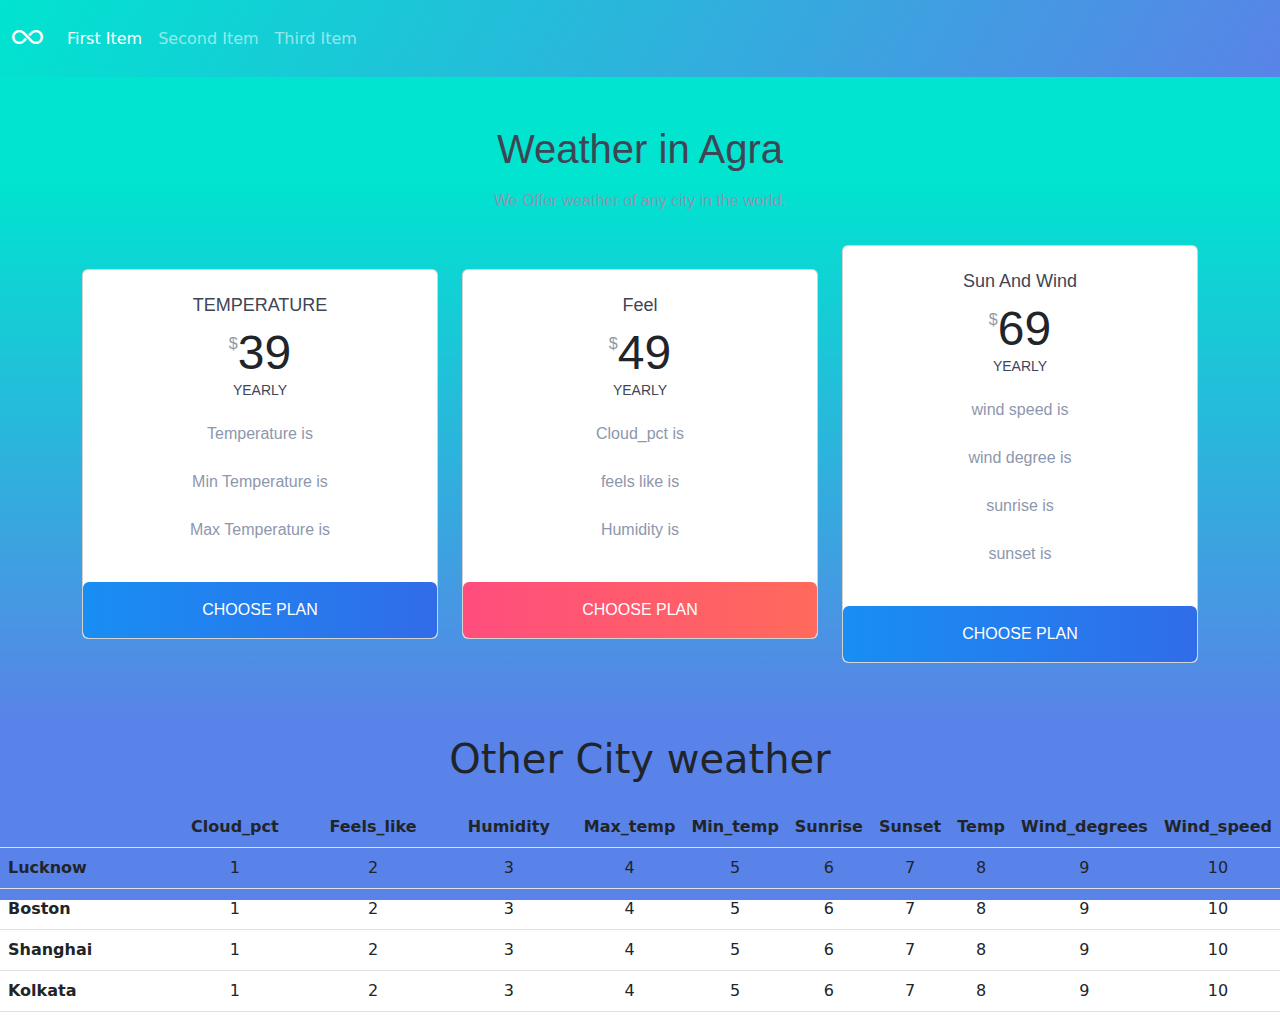
==== index.html @ a1988509 "Add files via upload" ====
<!DOCTYPE html>
<html lang="en" style="padding-top: 0px; margin-top: 0px">
  <head>
    <meta charset="utf-8" />
    <meta
      name="viewport"
      content="width=device-width, initial-scale=1.0, shrink-to-fit=no"
    />
    <title>weather</title>
    <link rel="stylesheet" href="assets/bootstrap/css/bootstrap.min.css" />
    <link rel="stylesheet" href="assets/fonts/ionicons.min.css" />
    <link
      rel="stylesheet"
      href="assets/css/Animated-CSS-Waves-Background-SVG.css"
    />
    <link rel="stylesheet" href="assets/css/dh-navbar-centered-brand.css" />
    <link rel="stylesheet" href="assets/css/Effective-Pricing-Cards.css" />
    <link rel="stylesheet" href="assets/css/gradient-navbar-styles.css" />
    <link rel="stylesheet" href="assets/css/gradient-navbar.css" />
    <link
      rel="stylesheet"
      href="assets/css/ParticleJs-Customizable-Background.css"
    />
  </head>

  <body>
    <nav class="navbar navbar-dark navbar-expand-md" id="app-navbar">
      <div class="container-fluid">
        <a class="navbar-brand" href="#"
          ><i class="icon ion-ios-infinite" id="brand-logo"></i></a
        ><button
          data-bs-toggle="collapse"
          class="navbar-toggler"
          data-bs-target="#navcol-1"
        >
          <span class="visually-hidden">Toggle navigation</span
          ><span class="navbar-toggler-icon"></span>
        </button>
        <div class="collapse navbar-collapse" id="navcol-1">
          <ul class="navbar-nav ml-auto">
            <li class="nav-item">
              <a class="nav-link active" href="#">First Item</a>
            </li>
            <li class="nav-item">
              <a class="nav-link" href="#">Second Item</a>
            </li>
            <li class="nav-item">
              <a class="nav-link" href="#">Third Item</a>
            </li>
          </ul>
        </div>
      </div>
    </nav>

    <div class="pricing8 py-5">
      <div class="container">
        <div class="row justify-content-center">
          <div class="col-md-8 text-center">
            <h1 class="mb-3">Weather in Agra</h1>
            <h6 class="subtitle font-weight-normal">
              We Offer weather of any city in the world.
            </h6>
          </div>
        </div>
        <!-- row  -->
        <div class="row mt-4">
          <!-- column  -->
          <div class="col-md-4 ml-auto pricing-box align-self-center">
            <div class="card mb-4">
              <div class="card-body p-4 text-center">
                <h5 class="font-weight-normal">TEMPERATURE</h5>
                <sup>$</sup><span class="text-dark display-5">39</span>
                <h6 class="font-weight-light font-14">YEARLY</h6>
                <p class="mt-4">
                  Temperature is <span id="temp"></span>
                </p>
                <p class="mt-4">
                  Min Temperature is <span id="min_temp"></span>
                </p>
                <p class="mt-4">
                  Max Temperature is <span id="max_temp"></span>
                </p>
              </div>
              <a
                class="btn btn-info-gradiant p-3 btn-block border-0 text-white"
                href="#"
                >CHOOSE PLAN
              </a>
            </div>
          </div>
          <!-- column  -->
          <!-- column  -->
          <div class="col-md-4 ml-auto pricing-box align-self-center">
            <div class="card mb-4">
              <div class="card-body p-4 text-center">
                <h5 class="font-weight-normal">Feel</h5>
                <sup>$</sup><span class="text-dark display-5">49</span>
                <h6 class="font-weight-light font-14">YEARLY</h6>
                <p class="mt-4">
                  Cloud_pct is <span id="cloud_pct"></span>
                </p>
                <p class="mt-4">
                  feels like is <span id="feels_like"></span>
                </p>
                <p class="mt-4">
                  Humidity is <span id="humidity"></span>
                </p>
              </div>
              <a
                class="btn btn-danger-gradiant p-3 btn-block border-0 text-white"
                href="#"
                >CHOOSE PLAN
              </a>
            </div>
          </div>
          <!-- column  -->
          <!-- column  -->
          <div class="col-md-4 ml-auto pricing-box align-self-center">
            <div class="card mb-4">
              <div class="card-body p-4 text-center">
                <h5 class="font-weight-normal">Sun And Wind</h5>
                <sup>$</sup><span class="text-dark display-5">69</span>
                <h6 class="font-weight-light font-14">YEARLY</h6>
                <p class="mt-4"> wind speed is <span id="wind_speed"></span></p>
                <p class="mt-4"> wind degree is <span id="wind_degrees"></span></p>
                <p class="mt-4"> sunrise is <span id="sunrise"></span></p>
                <p class="mt-4"> sunset is <span id="sunset"></span></p>

              </div>
              <a
                class="btn btn-info-gradiant p-3 btn-block border-0 text-white"
                href="#"
                >CHOOSE PLAN
              </a>
            </div>
          </div>
          <!-- column  -->
        </div>
      </div>
    </div>
    <h2 class="display-6 text-center mb-4">Other City weather</h2>
    <div class="svg-container">
      <div class="waveWrapper waveAnimation">
        <div class="waveWrapperInner bgTop">
          <div
            class="wave waveTop"
            style="
              background-image: url('http://front-end-noobs.com/jecko/img/wave-top.png');
            "
          ></div>
        </div>
        <div class="waveWrapperInner bgMiddle">
          <div
            class="wave waveMiddle"
            style="
              background-image: url('http://front-end-noobs.com/jecko/img/wave-mid.png');
            "
          ></div>
        </div>
        <div class="waveWrapperInner bgBottom">
          <div
            class="wave waveBottom"
            style="
              background-image: url('http://front-end-noobs.com/jecko/img/wave-bot.png');
            "
          ></div>
        </div>
      </div>
    </div>
    <div class="table-responsive">
      <table class="table text-center">
        <thead>
          <tr>
            <th style="width: 34%"></th>
            <th style="width: 22%">Cloud_pct</th>
            <th style="width: 22%">Feels_like</th>
            <th style="width: 22%">Humidity</th>
            <th style="width: 22%">Max_temp</th>
            <th style="width: 22%">Min_temp</th>
            <th style="width: 22%">Sunrise</th>
            <th style="width: 22%">Sunset</th>
            <th style="width: 22%">Temp</th>
            <th style="width: 22%">Wind_degrees</th>
            <th style="width: 22%">Wind_speed</th>
          </tr>
        </thead>
        <tbody>
          <tr>
            <th scope="row" class="text-start">Lucknow</th>
            <td>1</td>
            <td>2</td>
            <td>3</td>
            <td>4</td>
            <td>5</td>
            <td>6</td>
            <td>7</td>
            <td>8</td>
            <td>9</td>
            <td>10</td>
          </tr>
          <tr>
            <th scope="row" class="text-start">Boston</th>
            <td>1</td>
            <td>2</td>
            <td>3</td>
            <td>4</td>
            <td>5</td>
            <td>6</td>
            <td>7</td>
            <td>8</td>
            <td>9</td>
            <td>10</td>
          </tr>
        </tbody>

        <tbody>
          <tr>
            <th scope="row" class="text-start">Shanghai</th>
            <td>1</td>
            <td>2</td>
            <td>3</td>
            <td>4</td>
            <td>5</td>
            <td>6</td>
            <td>7</td>
            <td>8</td>
            <td>9</td>
            <td>10</td>
          </tr>
          <tr>
            <th scope="row" class="text-start">Kolkata</th>
            <td>1</td>
            <td>2</td>
            <td>3</td>
            <td>4</td>
            <td>5</td>
            <td>6</td>
            <td>7</td>
            <td>8</td>
            <td>9</td>
            <td>10</td>
          </tr>

        </tbody>
      </table>
    </div>

    <script src="assets/bootstrap/js/bootstrap.min.js"></script>
    <script src="assets/js/style.js"></script>
  </body>
</html>
---- assets/css/Animated-CSS-Waves-Background-SVG.css ----
.waveWrapper {
  overflow: hidden;
  position: absolute;
  left: 0;
  right: 0;
  bottom: 0;
  top: 0;
  margin: auto;
}

.waveWrapperInner {
  position: absolute;
  width: 100%;
  overflow: hidden;
  height: 100%;
  bottom: -1px;
  background-image: linear-gradient(to top, #5983e8 20%, #00e4d0 80%);
  z-index: -1;
}

.bgTop {
  /*z-index: 2;*/
  opacity: 0.5;
  position: absolute;
}

.bgMiddle {
  z-index: -1;
  opacity: 0.75;
  position: absolute;
}

.bgBottom {
  z-index: -2;
  position: absolute;
}

.wave {
  position: absolute;
  left: 0;
  width: 200%;
  height: 100%;
  background-repeat: repeat no-repeat;
  background-position: 0 bottom;
  transform-origin: center bottom;
}

.waveTop {
  background-size: 50% 100px;
}

.waveAnimation .waveTop {
  animation: move-wave 3s;
  -webkit-animation: move-wave 3s;
  -webkit-animation-delay: 1s;
  animation-delay: 1s;
}

.waveMiddle {
  background-size: 50% 120px;
}

.waveAnimation .waveMiddle {
  animation: move_wave 10s linear infinite;
}

.waveBottom {
  background-size: 50% 100px;
}

.waveAnimation .waveBottom {
  animation: move_wave 15s linear infinite;
}
---- assets/css/dh-navbar-centered-brand.css ----
.navbar-toggle {
  z-index: 3;
}

.navbar-default {
  background-color: #ffffff;
  background-image: none;
}

@media screen and (min-width:768px) {
  .navbar-brand-centered {
    position: absolute;
    left: 50%;
    display: block;
    width: 160px;
    text-align: center;
  }
}

@media screen and (min-width:768px) {
  .navbar > .container .navbar-brand-centered, .navbar > .container-fluid .navbar-brand-centered {
    margin-left: -80px;
  }
}
---- assets/css/Effective-Pricing-Cards.css ----
.pricing8 {
  font-family: "Montserrat", sans-serif;
  color: #8d97ad;
  font-weight: 300;
}

.pricing8 h1, .pricing8 h2, .pricing8 h3, .pricing8 h4, .pricing8 h5, .pricing8 h6 {
  color: #3e4555;
}

.pricing8 h5 {
  line-height: 22px;
  font-size: 18px;
}

.pricing8 .subtitle {
  color: #8d97ad;
  line-height: 24px;
}

.pricing8 .display-5 {
  font-size: 3rem;
}

.pricing8 .font-14 {
  font-size: 14px;
}

.pricing8 .pricing-box sup {
  top: -20px;
  font-size: 16px;
}

.pricing8 .btn-info-gradiant {
  background: #188ef4;
  background: -webkit-linear-gradient(legacy-direction(to right), #188ef4 0%, #316ce8 100%);
  background: -webkit-gradient(linear, left top, right top, from(#188ef4), to(#316ce8));
  background: -webkit-linear-gradient(left, #188ef4 0%, #316ce8 100%);
  background: -o-linear-gradient(left, #188ef4 0%, #316ce8 100%);
  background: linear-gradient(to right, #188ef4 0%, #316ce8 100%);
}

.pricing8 .btn-info-gradiant:hover {
  background: #316ce8;
  background: -webkit-linear-gradient(legacy-direction(to right), #316ce8 0%, #188ef4 100%);
  background: -webkit-gradient(linear, left top, right top, from(#316ce8), to(#188ef4));
  background: -webkit-linear-gradient(left, #316ce8 0%, #188ef4 100%);
  background: -o-linear-gradient(left, #316ce8 0%, #188ef4 100%);
  background: linear-gradient(to right, #316ce8 0%, #188ef4 100%);
}

.pricing8 .btn-danger-gradiant {
  background: #ff4d7e;
  background: -webkit-linear-gradient(legacy-direction(to right), #ff4d7e 0%, #ff6a5b 100%);
  background: -webkit-gradient(linear, left top, right top, from(#ff4d7e), to(#ff6a5b));
  background: -webkit-linear-gradient(left, #ff4d7e 0%, #ff6a5b 100%);
  background: -o-linear-gradient(left, #ff4d7e 0%, #ff6a5b 100%);
  background: linear-gradient(to right, #ff4d7e 0%, #ff6a5b 100%);
}

.pricing8 .btn-danger-gradiant:hover {
  background: #ff6a5b;
  background: -webkit-linear-gradient(legacy-direction(to right), #ff6a5b 0%, #ff4d7e 100%);
  background: -webkit-gradient(linear, left top, right top, from(#ff6a5b), to(#ff4d7e));
  background: -webkit-linear-gradient(left, #ff6a5b 0%, #ff4d7e 100%);
  background: -o-linear-gradient(left, #ff6a5b 0%, #ff4d7e 100%);
  background: linear-gradient(to right, #ff6a5b 0%, #ff4d7e 100%);
}
---- assets/css/gradient-navbar-styles.css ----
#brand-logo {
  font-size: 34px;
}

#app-navbar {
  background: linear-gradient(120deg, #00e4d0, #5983e8);
}
---- assets/css/gradient-navbar.css ----
#brand-logo {
  font-size: 34px;
}

#app-navbar {
  background: linear-gradient(120deg, #00e4d0, #5983e8);
}
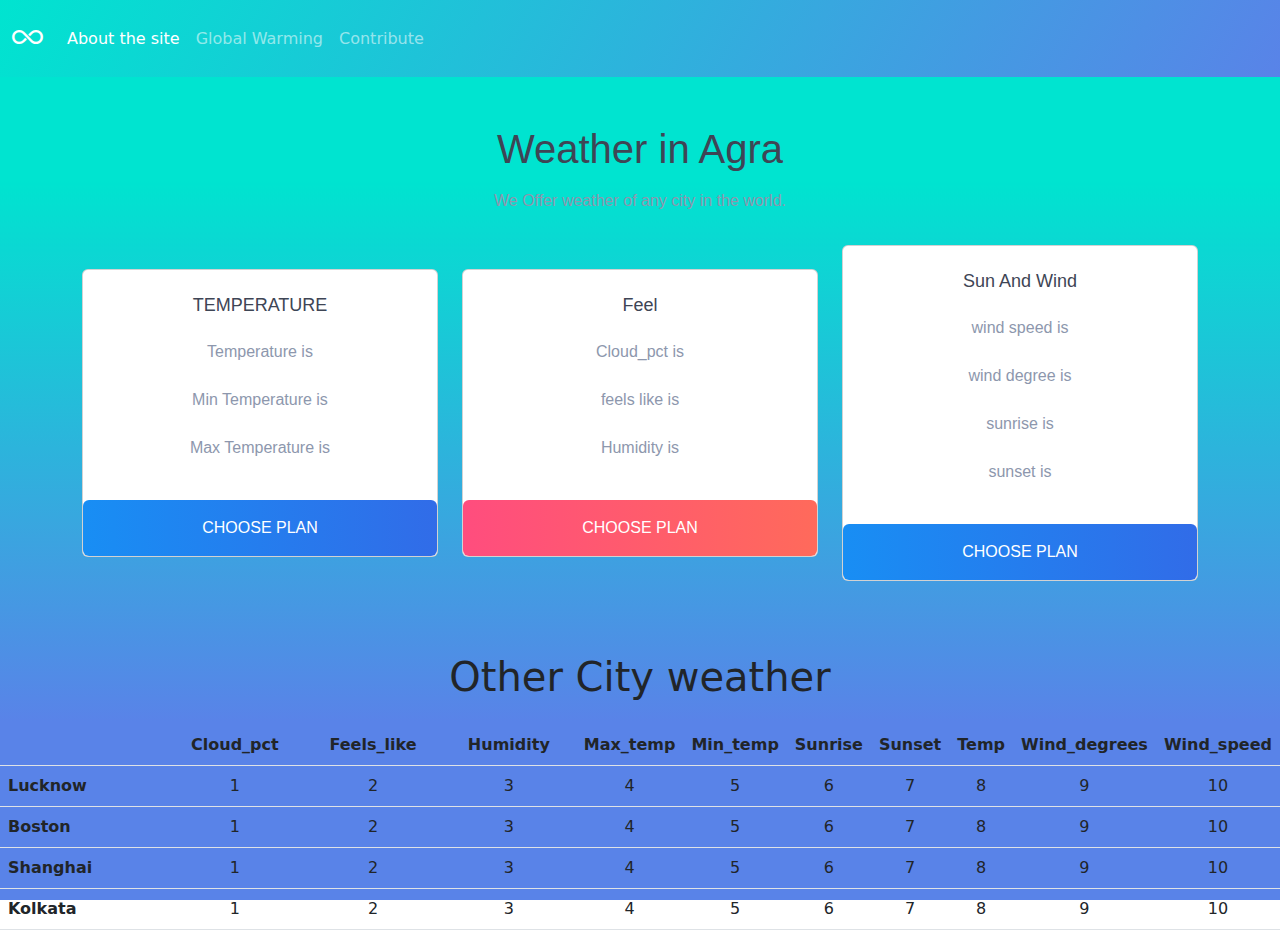
==== commit 0f9e296f: "Add files via upload" ====
--- a/index.html
+++ b/index.html
@@ -39,13 +39,13 @@
         <div class="collapse navbar-collapse" id="navcol-1">
           <ul class="navbar-nav ml-auto">
             <li class="nav-item">
-              <a class="nav-link active" href="#">First Item</a>
+              <a class="nav-link active" href="#">About the site</a>
             </li>
             <li class="nav-item">
-              <a class="nav-link" href="#">Second Item</a>
+              <a class="nav-link" href="#">Global Warming</a>
             </li>
             <li class="nav-item">
-              <a class="nav-link" href="#">Third Item</a>
+              <a class="nav-link" href="#">Contribute</a>
             </li>
           </ul>
         </div>
@@ -69,8 +69,6 @@
             <div class="card mb-4">
               <div class="card-body p-4 text-center">
                 <h5 class="font-weight-normal">TEMPERATURE</h5>
-                <sup>$</sup><span class="text-dark display-5">39</span>
-                <h6 class="font-weight-light font-14">YEARLY</h6>
                 <p class="mt-4">
                   Temperature is <span id="temp"></span>
                 </p>
@@ -94,8 +92,7 @@
             <div class="card mb-4">
               <div class="card-body p-4 text-center">
                 <h5 class="font-weight-normal">Feel</h5>
-                <sup>$</sup><span class="text-dark display-5">49</span>
-                <h6 class="font-weight-light font-14">YEARLY</h6>
+               
                 <p class="mt-4">
                   Cloud_pct is <span id="cloud_pct"></span>
                 </p>
@@ -119,8 +116,7 @@
             <div class="card mb-4">
               <div class="card-body p-4 text-center">
                 <h5 class="font-weight-normal">Sun And Wind</h5>
-                <sup>$</sup><span class="text-dark display-5">69</span>
-                <h6 class="font-weight-light font-14">YEARLY</h6>
+                
                 <p class="mt-4"> wind speed is <span id="wind_speed"></span></p>
                 <p class="mt-4"> wind degree is <span id="wind_degrees"></span></p>
                 <p class="mt-4"> sunrise is <span id="sunrise"></span></p>
@@ -248,4 +244,4 @@
     <script src="assets/bootstrap/js/bootstrap.min.js"></script>
     <script src="assets/js/style.js"></script>
   </body>
-</html>
+</html>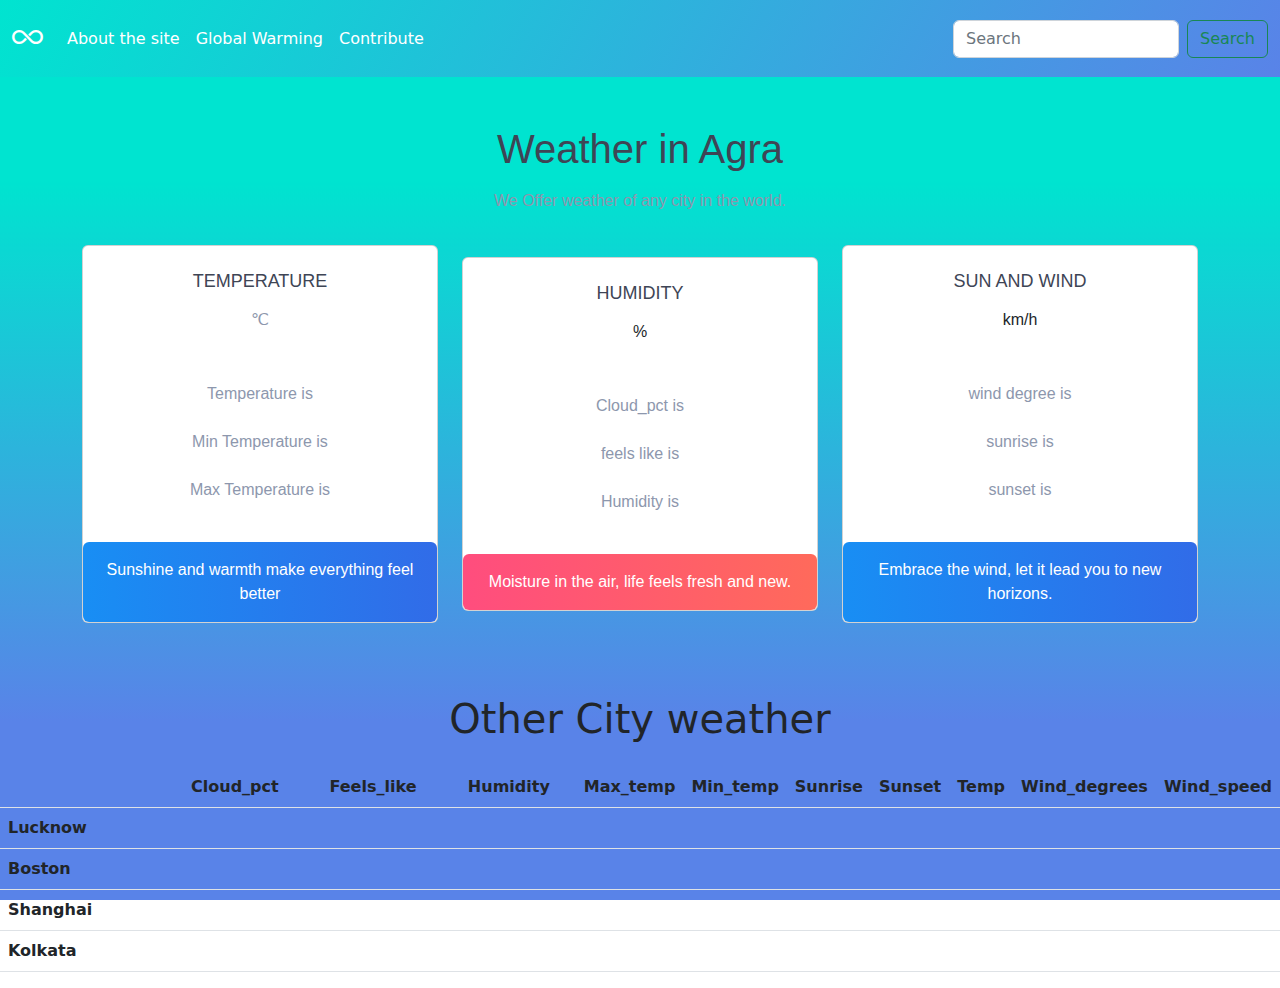
==== commit 87089e23: "Add files via upload" ====
--- a/index.html
+++ b/index.html
@@ -24,39 +24,78 @@
   </head>
 
   <body>
-    <nav class="navbar navbar-dark navbar-expand-md" id="app-navbar">
-      <div class="container-fluid">
-        <a class="navbar-brand" href="#"
-          ><i class="icon ion-ios-infinite" id="brand-logo"></i></a
-        ><button
-          data-bs-toggle="collapse"
-          class="navbar-toggler"
-          data-bs-target="#navcol-1"
-        >
-          <span class="visually-hidden">Toggle navigation</span
-          ><span class="navbar-toggler-icon"></span>
-        </button>
-        <div class="collapse navbar-collapse" id="navcol-1">
-          <ul class="navbar-nav ml-auto">
-            <li class="nav-item">
-              <a class="nav-link active" href="#">About the site</a>
-            </li>
-            <li class="nav-item">
-              <a class="nav-link" href="#">Global Warming</a>
-            </li>
-            <li class="nav-item">
-              <a class="nav-link" href="#">Contribute</a>
-            </li>
-          </ul>
+    <div class="svg-container">
+      <div class="waveWrapper waveAnimation">
+        <div class="waveWrapperInner bgTop">
+          <div
+            class="wave waveTop"
+            style="
+              background-image: url('http://front-end-noobs.com/jecko/img/wave-top.png');
+            "
+          ></div>
+        </div>
+        <div class="waveWrapperInner bgMiddle">
+          <div
+            class="wave waveMiddle"
+            style="
+              background-image: url('http://front-end-noobs.com/jecko/img/wave-mid.png');
+            "
+          ></div>
+        </div>
+        <div class="waveWrapperInner bgBottom">
+          <div
+            class="wave waveBottom"
+            style="
+              background-image: url('http://front-end-noobs.com/jecko/img/wave-bot.png');
+            "
+          ></div>
         </div>
       </div>
-    </nav>
-
+      <nav class="navbar navbar-dark navbar-expand-md" id="app-navbar">
+        <div class="container-fluid">
+          <a class="navbar-brand" href="#"
+            ><i class="icon ion-ios-infinite" id="brand-logo"></i></a
+          ><button
+            data-bs-toggle="collapse"
+            class="navbar-toggler"
+            data-bs-target="#navcol-1"
+          >
+            <span class="visually-hidden">Toggle navigation</span
+            ><span class="navbar-toggler-icon"></span>
+          </button>
+          <div class="collapse navbar-collapse" id="navcol-1">
+            <ul class="navbar-nav ml-auto">
+              <li class="nav-item">
+                <a class="nav-link active" href="about.html">About the site</a>
+              </li>
+              <li class="nav-item">
+                <a class="nav-link active" href="global.html">Global Warming</a>
+              </li>
+              <li class="nav-item">
+                <a class="nav-link active" href="contri.html">Contribute</a>
+              </li>
+            </ul>
+          </div>
+          <form class="d-flex" role="search">
+            <input
+              class="form-control me-2"
+              type="search"
+              placeholder="Search"
+              aria-label="Search"
+              id="city"
+            />
+            <button id="submit" class="btn btn-outline-success" type="submit">
+              Search
+            </button>
+          </form>
+        </div>
+      </nav>
+    </div>
     <div class="pricing8 py-5">
       <div class="container">
         <div class="row justify-content-center">
           <div class="col-md-8 text-center">
-            <h1 class="mb-3">Weather in Agra</h1>
+            <h1 class="mb-3">Weather in <span id="cityName"></span></h1>
             <h6 class="subtitle font-weight-normal">
               We Offer weather of any city in the world.
             </h6>
@@ -69,9 +108,8 @@
             <div class="card mb-4">
               <div class="card-body p-4 text-center">
                 <h5 class="font-weight-normal">TEMPERATURE</h5>
-                <p class="mt-4">
-                  Temperature is <span id="temp"></span>
-                </p>
+                <span class="text-dark display-5"><span id="temp"></span></span><sup><span>&#8451;</span></sup>
+                <p class="mt-4">Temperature is <span id="temp2"></span></p>
                 <p class="mt-4">
                   Min Temperature is <span id="min_temp"></span>
                 </p>
@@ -82,7 +120,7 @@
               <a
                 class="btn btn-info-gradiant p-3 btn-block border-0 text-white"
                 href="#"
-                >CHOOSE PLAN
+                >Sunshine and warmth make everything feel better
               </a>
             </div>
           </div>
@@ -91,22 +129,16 @@
           <div class="col-md-4 ml-auto pricing-box align-self-center">
             <div class="card mb-4">
               <div class="card-body p-4 text-center">
-                <h5 class="font-weight-normal">Feel</h5>
-               
-                <p class="mt-4">
-                  Cloud_pct is <span id="cloud_pct"></span>
-                </p>
-                <p class="mt-4">
-                  feels like is <span id="feels_like"></span>
-                </p>
-                <p class="mt-4">
-                  Humidity is <span id="humidity"></span>
-                </p>
+                <h5 class="font-weight-normal">HUMIDITY</h5>
+                <span class="text-dark display-5"><span id="humidity"></span><sup>%</sup></span>
+                <p class="mt-4">Cloud_pct is <span id="cloud_pct"></span></p>
+                <p class="mt-4">feels like is <span id="feels_like"></span></p>
+                <p class="mt-4">Humidity is <span id="humidity2"></span></p>
               </div>
               <a
                 class="btn btn-danger-gradiant p-3 btn-block border-0 text-white"
                 href="#"
-                >CHOOSE PLAN
+                >Moisture in the air, life feels fresh and new.
               </a>
             </div>
           </div>
@@ -115,18 +147,19 @@
           <div class="col-md-4 ml-auto pricing-box align-self-center">
             <div class="card mb-4">
               <div class="card-body p-4 text-center">
-                <h5 class="font-weight-normal">Sun And Wind</h5>
-                
-                <p class="mt-4"> wind speed is <span id="wind_speed"></span></p>
-                <p class="mt-4"> wind degree is <span id="wind_degrees"></span></p>
-                <p class="mt-4"> sunrise is <span id="sunrise"></span></p>
-                <p class="mt-4"> sunset is <span id="sunset"></span></p>
-
+                <h5 class="font-weight-normal">SUN AND WIND</h5>
+                <span class="text-dark display-5"><span id="wind_speed"></span><sup>km/h</sup></span>
+              
+                <p class="mt-4">
+                  wind degree is <span id="wind_degrees"></span>
+                </p>
+                <p class="mt-4">sunrise is <span id="sunrise"></span></p>
+                <p class="mt-4">sunset is <span id="sunset"></span></p>
               </div>
               <a
                 class="btn btn-info-gradiant p-3 btn-block border-0 text-white"
                 href="#"
-                >CHOOSE PLAN
+                >Embrace the wind, let it lead you to new horizons.
               </a>
             </div>
           </div>
@@ -135,34 +168,9 @@
       </div>
     </div>
     <h2 class="display-6 text-center mb-4">Other City weather</h2>
-    <div class="svg-container">
-      <div class="waveWrapper waveAnimation">
-        <div class="waveWrapperInner bgTop">
-          <div
-            class="wave waveTop"
-            style="
-              background-image: url('http://front-end-noobs.com/jecko/img/wave-top.png');
-            "
-          ></div>
-        </div>
-        <div class="waveWrapperInner bgMiddle">
-          <div
-            class="wave waveMiddle"
-            style="
-              background-image: url('http://front-end-noobs.com/jecko/img/wave-mid.png');
-            "
-          ></div>
-        </div>
-        <div class="waveWrapperInner bgBottom">
-          <div
-            class="wave waveBottom"
-            style="
-              background-image: url('http://front-end-noobs.com/jecko/img/wave-bot.png');
-            "
-          ></div>
-        </div>
-      </div>
-    </div>
+    <!--<div class="svg-container"> add background down-->
+
+    <!--</div>-->
     <div class="table-responsive">
       <table class="table text-center">
         <thead>
@@ -183,60 +191,59 @@
         <tbody>
           <tr>
             <th scope="row" class="text-start">Lucknow</th>
-            <td>1</td>
-            <td>2</td>
-            <td>3</td>
-            <td>4</td>
-            <td>5</td>
-            <td>6</td>
-            <td>7</td>
-            <td>8</td>
-            <td>9</td>
-            <td>10</td>
+            <td><span id="lcloud_pct"></span></td>
+            <td><span id="lfeels_like"></span></td>
+            <td><span id="lhumidity"></span></td>
+            <td><span id="lmax_temp"></span></td>
+            <td><span id="lmin_temp"></span></td>
+            <td><span id="lsunrise"></span></td>
+            <td><span id="lsunset"></span></td>
+            <td><span id="ltemp"></span></td>
+            <td><span id="lwind_degrees"></span></td>
+            <td><span id="lwind_speed"></span></td>
           </tr>
           <tr>
             <th scope="row" class="text-start">Boston</th>
-            <td>1</td>
-            <td>2</td>
-            <td>3</td>
-            <td>4</td>
-            <td>5</td>
-            <td>6</td>
-            <td>7</td>
-            <td>8</td>
-            <td>9</td>
-            <td>10</td>
+            <td><span id="bcloud_pct"></span></td>
+            <td><span id="bfeels_like"></span></td>
+            <td><span id="bhumidity"></span></td>
+            <td><span id="bmax_temp"></span></td>
+            <td><span id="bmin_temp"></span></td>
+            <td><span id="bsunrise"></span></td>
+            <td><span id="bsunset"></span></td>
+            <td><span id="btemp"></span></td>
+            <td><span id="bwind_degrees"></span></td>
+            <td><span id="bwind_speed"></span></td>
           </tr>
         </tbody>
 
         <tbody>
           <tr>
             <th scope="row" class="text-start">Shanghai</th>
-            <td>1</td>
-            <td>2</td>
-            <td>3</td>
-            <td>4</td>
-            <td>5</td>
-            <td>6</td>
-            <td>7</td>
-            <td>8</td>
-            <td>9</td>
-            <td>10</td>
+            <td><span id="scloud_pct"></span></td>
+            <td><span id="sfeels_like"></span></td>
+            <td><span id="shumidity"></span></td>
+            <td><span id="smax_temp"></span></td>
+            <td><span id="smin_temp"></span></td>
+            <td><span id="ssunrise"></span></td>
+            <td><span id="ssunset"></span></td>
+            <td><span id="stemp"></span></td>
+            <td><span id="swind_degrees"></span></td>
+            <td><span id="swind_speed"></span></td>
           </tr>
           <tr>
             <th scope="row" class="text-start">Kolkata</th>
-            <td>1</td>
-            <td>2</td>
-            <td>3</td>
-            <td>4</td>
-            <td>5</td>
-            <td>6</td>
-            <td>7</td>
-            <td>8</td>
-            <td>9</td>
-            <td>10</td>
-          </tr>
-
+            <td><span id="kcloud_pct"></span></td>
+            <td><span id="kfeels_like"></span></td>
+            <td><span id="khumidity"></span></td>
+            <td><span id="kmax_temp"></span></td>
+            <td><span id="kmin_temp"></span></td>
+            <td><span id="ksunrise"></span></td>
+            <td><span id="ksunset"></span></td>
+            <td><span id="ktemp"></span></td>
+            <td><span id="kwind_degrees"></span></td>
+            <td><span id="kwind_speed"></span></td>
+          </tr>
         </tbody>
       </table>
     </div>
@@ -244,4 +251,4 @@
     <script src="assets/bootstrap/js/bootstrap.min.js"></script>
     <script src="assets/js/style.js"></script>
   </body>
-</html>+</html>
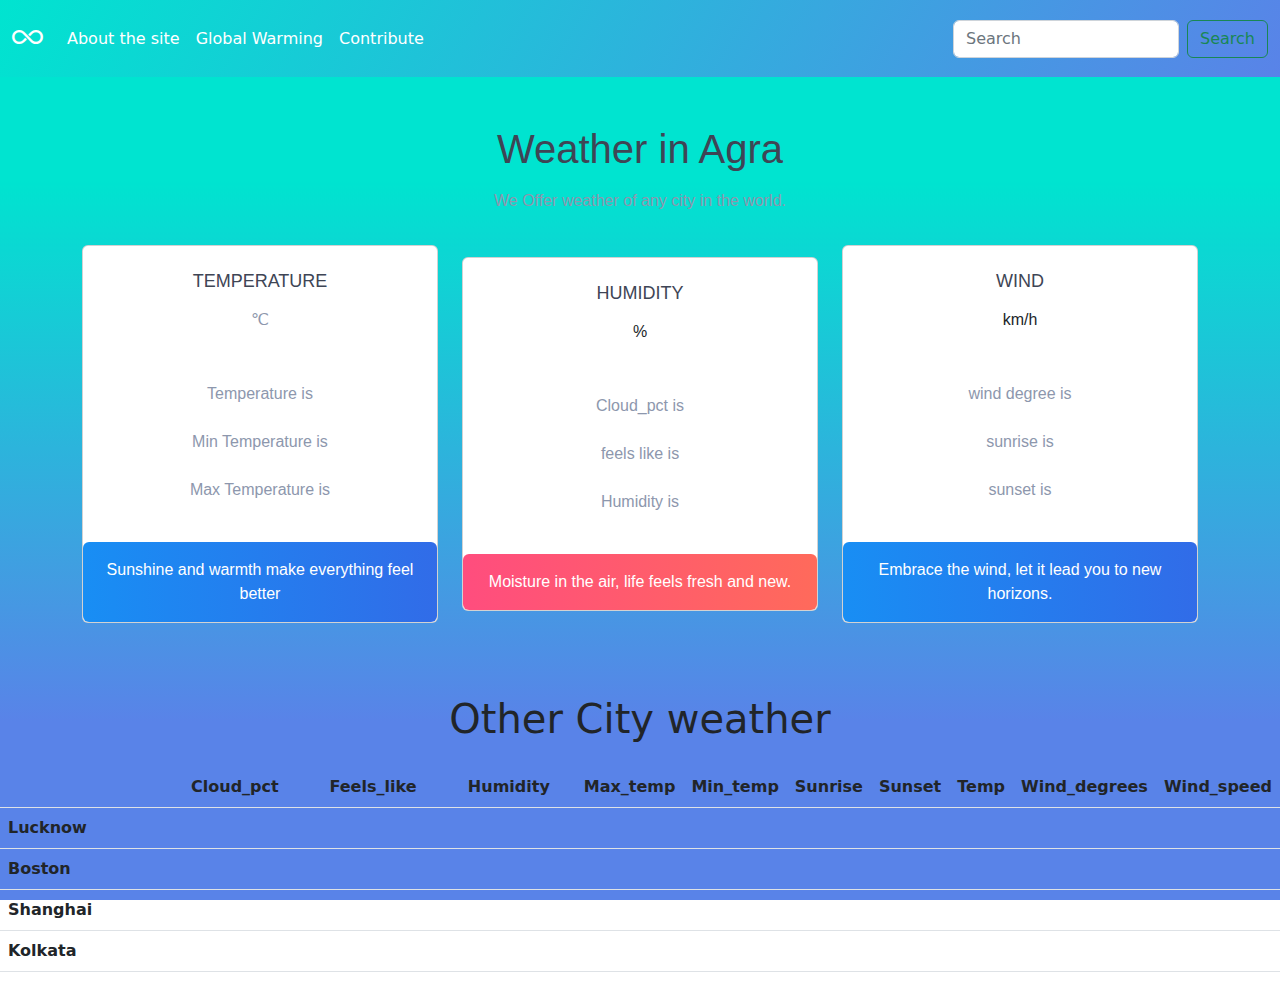
==== commit 7c406788: "Update index.html" ====
--- a/index.html
+++ b/index.html
@@ -147,7 +147,7 @@
           <div class="col-md-4 ml-auto pricing-box align-self-center">
             <div class="card mb-4">
               <div class="card-body p-4 text-center">
-                <h5 class="font-weight-normal">SUN AND WIND</h5>
+                <h5 class="font-weight-normal">WIND</h5>
                 <span class="text-dark display-5"><span id="wind_speed"></span><sup>km/h</sup></span>
               
                 <p class="mt-4">
